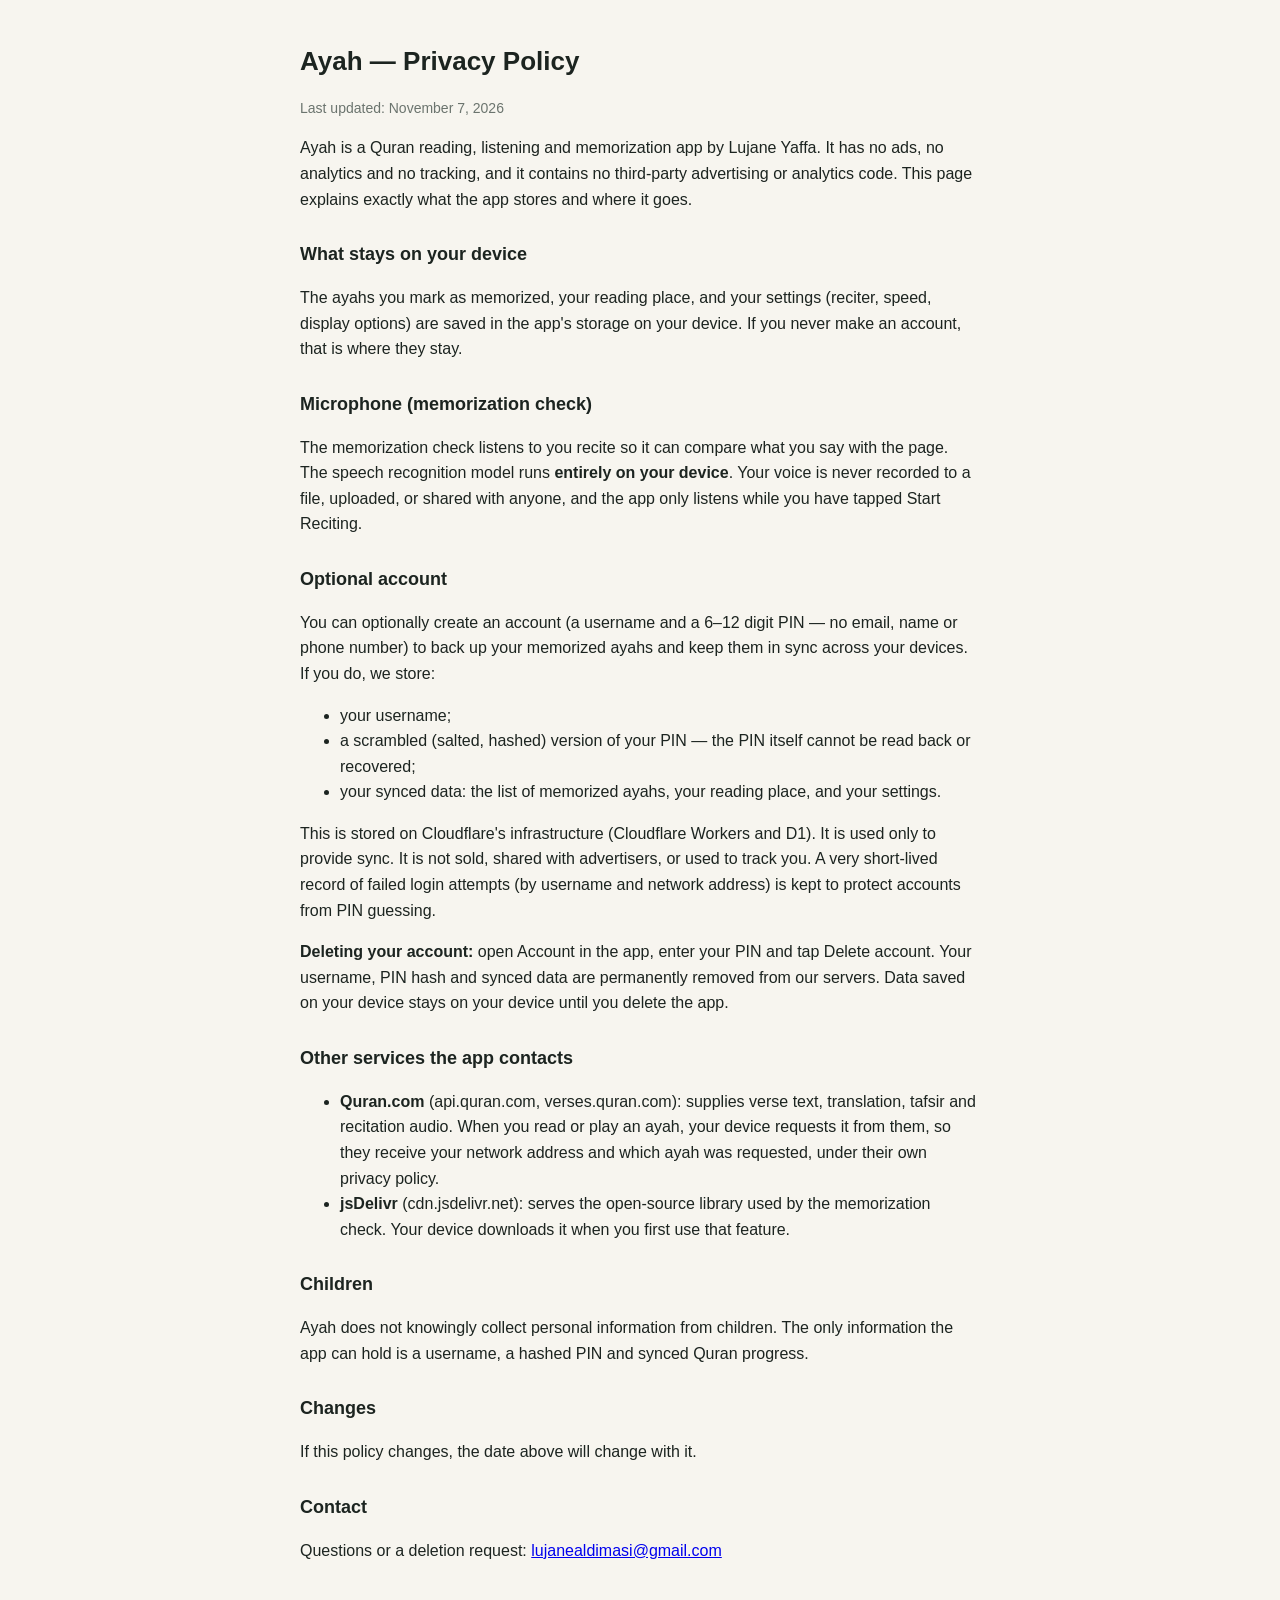
==== privacy.html @ aba1d019 "v48: accounts replace the GitHub-token sync; privacy policy; iPhone app prep Anyone can make a free " ====
<!doctype html>
<html lang="en">
<head>
  <meta charset="utf-8" />
  <meta name="viewport" content="width=device-width, initial-scale=1" />
  <title>Ayah — Privacy Policy</title>
  <style>
    body { font: 16px/1.6 -apple-system, BlinkMacSystemFont, "Segoe UI", sans-serif; max-width: 680px; margin: 0 auto; padding: 24px 18px 60px; color: #1c2420; background: #f7f5ef; }
    h1 { font-size: 26px; margin-bottom: 4px; }
    h2 { font-size: 18px; margin-top: 28px; }
    .meta { color: #6b746e; font-size: 14px; }
    @media (prefers-color-scheme: dark) { body { background: #0f1a16; color: #e6ede9; } .meta { color: #93a29a; } a { color: #54c98f; } }
  </style>
</head>
<body>
  <h1>Ayah — Privacy Policy</h1>
  <p class="meta">Last updated: November 7, 2026</p>

  <p>Ayah is a Quran reading, listening and memorization app by Lujane Yaffa. It has no ads, no analytics and no tracking, and it contains no third-party advertising or analytics code. This page explains exactly what the app stores and where it goes.</p>

  <h2>What stays on your device</h2>
  <p>The ayahs you mark as memorized, your reading place, and your settings (reciter, speed, display options) are saved in the app's storage on your device. If you never make an account, that is where they stay.</p>

  <h2>Microphone (memorization check)</h2>
  <p>The memorization check listens to you recite so it can compare what you say with the page. The speech recognition model runs <b>entirely on your device</b>. Your voice is never recorded to a file, uploaded, or shared with anyone, and the app only listens while you have tapped Start Reciting.</p>

  <h2>Optional account</h2>
  <p>You can optionally create an account (a username and a 6–12 digit PIN — no email, name or phone number) to back up your memorized ayahs and keep them in sync across your devices. If you do, we store:</p>
  <ul>
    <li>your username;</li>
    <li>a scrambled (salted, hashed) version of your PIN — the PIN itself cannot be read back or recovered;</li>
    <li>your synced data: the list of memorized ayahs, your reading place, and your settings.</li>
  </ul>
  <p>This is stored on Cloudflare's infrastructure (Cloudflare Workers and D1). It is used only to provide sync. It is not sold, shared with advertisers, or used to track you. A very short-lived record of failed login attempts (by username and network address) is kept to protect accounts from PIN guessing.</p>
  <p><b>Deleting your account:</b> open Account in the app, enter your PIN and tap Delete account. Your username, PIN hash and synced data are permanently removed from our servers. Data saved on your device stays on your device until you delete the app.</p>

  <h2>Other services the app contacts</h2>
  <ul>
    <li><b>Quran.com</b> (api.quran.com, verses.quran.com): supplies verse text, translation, tafsir and recitation audio. When you read or play an ayah, your device requests it from them, so they receive your network address and which ayah was requested, under their own privacy policy.</li>
    <li><b>jsDelivr</b> (cdn.jsdelivr.net): serves the open-source library used by the memorization check. Your device downloads it when you first use that feature.</li>
  </ul>

  <h2>Children</h2>
  <p>Ayah does not knowingly collect personal information from children. The only information the app can hold is a username, a hashed PIN and synced Quran progress.</p>

  <h2>Changes</h2>
  <p>If this policy changes, the date above will change with it.</p>

  <h2>Contact</h2>
  <p>Questions or a deletion request: <a href="mailto:lujanealdimasi@gmail.com">lujanealdimasi@gmail.com</a></p>
</body>
</html>
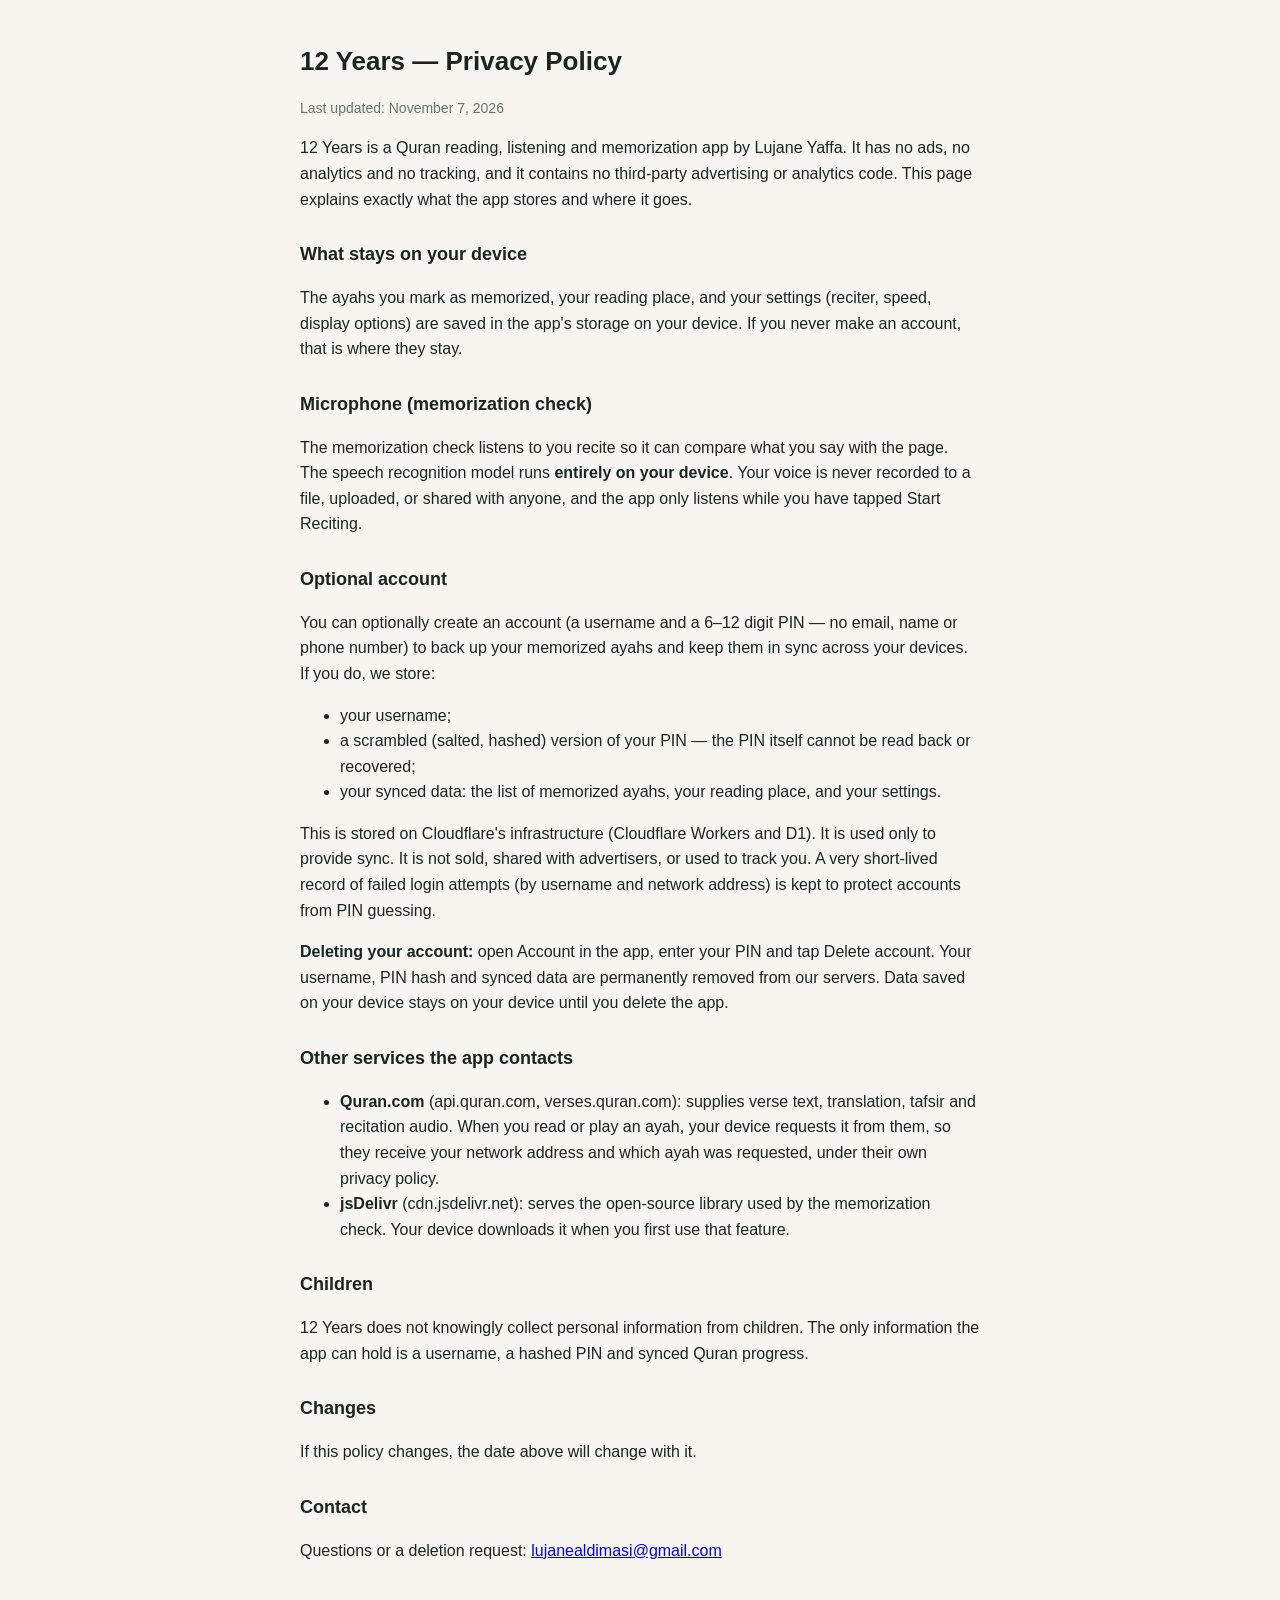
==== commit 1615971e: "v49: the app is now called 12 Years Inspired by the report that Umar ibn al-Khattab spent twelve yea" ====
--- a/privacy.html
+++ b/privacy.html
@@ -3,7 +3,7 @@
 <head>
   <meta charset="utf-8" />
   <meta name="viewport" content="width=device-width, initial-scale=1" />
-  <title>Ayah — Privacy Policy</title>
+  <title>12 Years — Privacy Policy</title>
   <style>
     body { font: 16px/1.6 -apple-system, BlinkMacSystemFont, "Segoe UI", sans-serif; max-width: 680px; margin: 0 auto; padding: 24px 18px 60px; color: #1c2420; background: #f7f5ef; }
     h1 { font-size: 26px; margin-bottom: 4px; }
@@ -13,10 +13,10 @@
   </style>
 </head>
 <body>
-  <h1>Ayah — Privacy Policy</h1>
+  <h1>12 Years — Privacy Policy</h1>
   <p class="meta">Last updated: November 7, 2026</p>
 
-  <p>Ayah is a Quran reading, listening and memorization app by Lujane Yaffa. It has no ads, no analytics and no tracking, and it contains no third-party advertising or analytics code. This page explains exactly what the app stores and where it goes.</p>
+  <p>12 Years is a Quran reading, listening and memorization app by Lujane Yaffa. It has no ads, no analytics and no tracking, and it contains no third-party advertising or analytics code. This page explains exactly what the app stores and where it goes.</p>
 
   <h2>What stays on your device</h2>
   <p>The ayahs you mark as memorized, your reading place, and your settings (reciter, speed, display options) are saved in the app's storage on your device. If you never make an account, that is where they stay.</p>
@@ -41,7 +41,7 @@
   </ul>
 
   <h2>Children</h2>
-  <p>Ayah does not knowingly collect personal information from children. The only information the app can hold is a username, a hashed PIN and synced Quran progress.</p>
+  <p>12 Years does not knowingly collect personal information from children. The only information the app can hold is a username, a hashed PIN and synced Quran progress.</p>
 
   <h2>Changes</h2>
   <p>If this policy changes, the date above will change with it.</p>
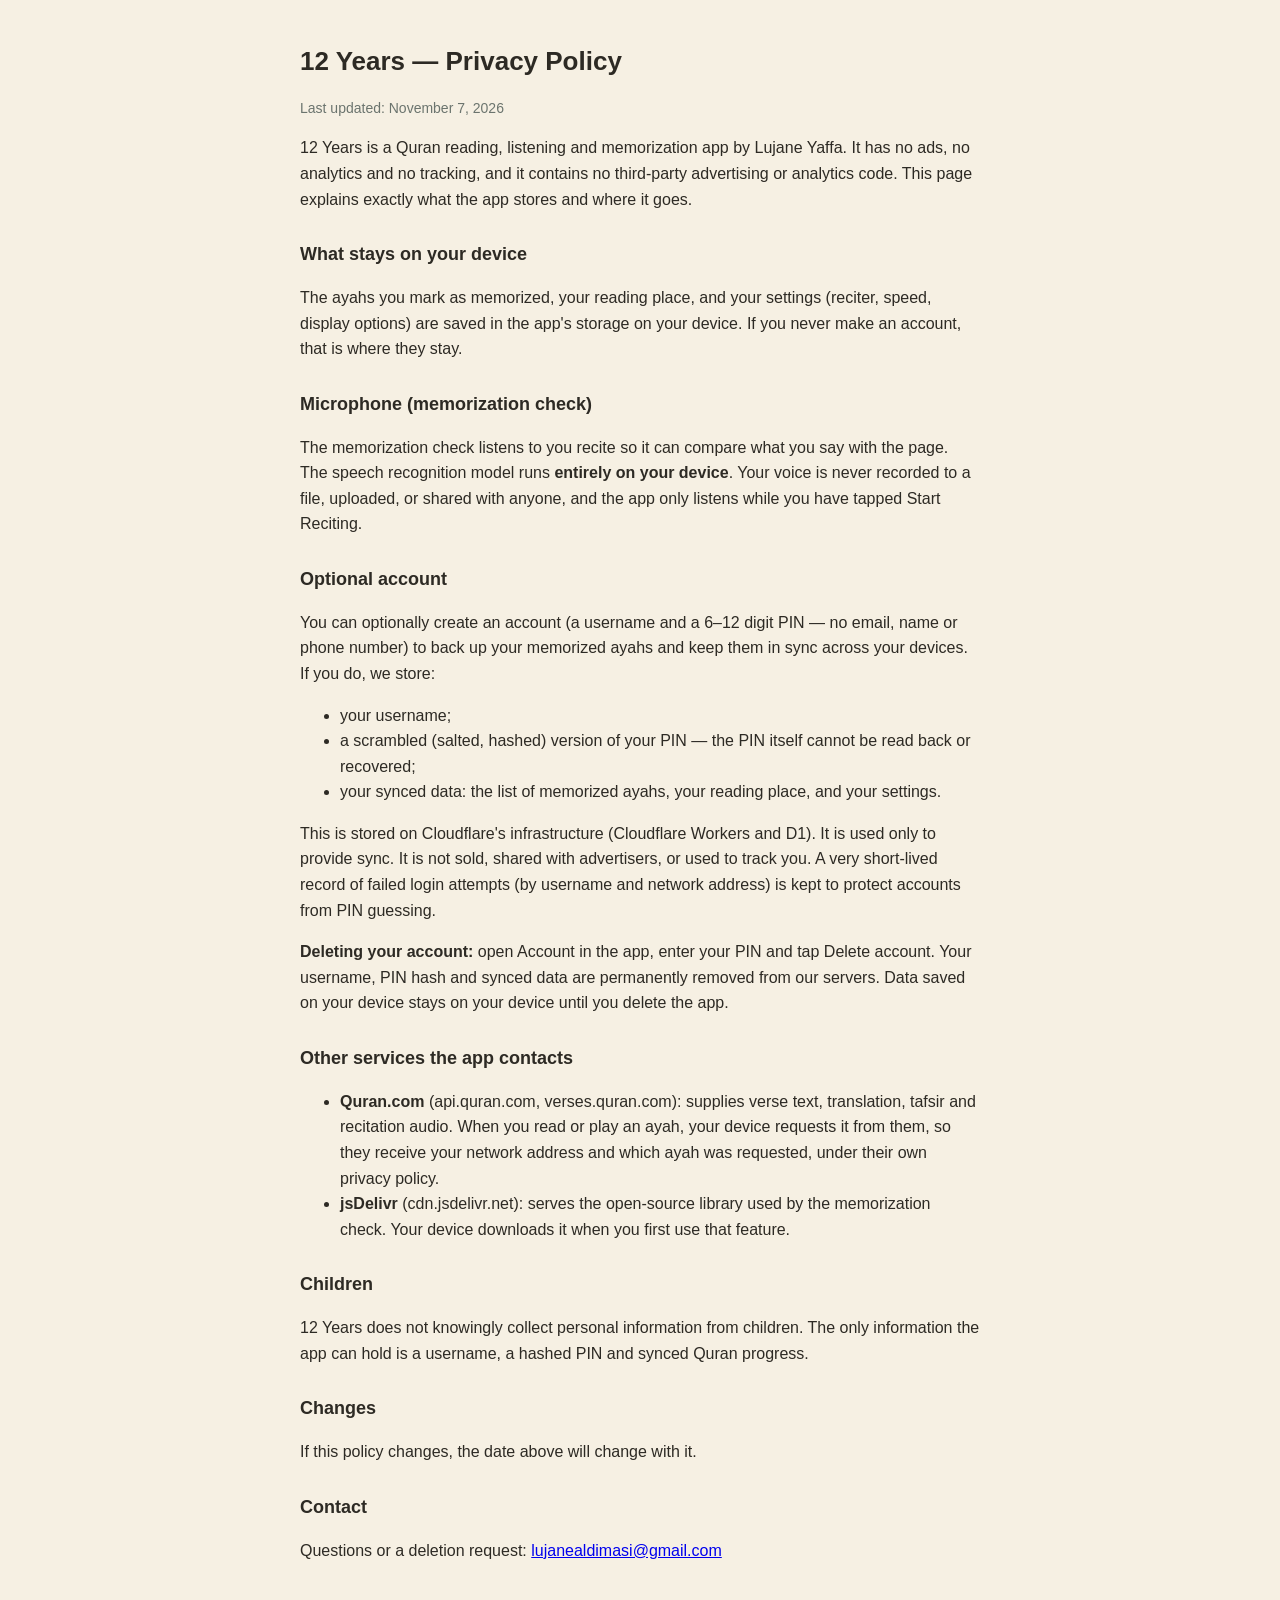
==== commit ec260ef9: "v51: Warm Parchment look — cream paper, olive and gold, soft serif headings New colour tokens (light" ====
--- a/privacy.html
+++ b/privacy.html
@@ -5,11 +5,11 @@
   <meta name="viewport" content="width=device-width, initial-scale=1" />
   <title>12 Years — Privacy Policy</title>
   <style>
-    body { font: 16px/1.6 -apple-system, BlinkMacSystemFont, "Segoe UI", sans-serif; max-width: 680px; margin: 0 auto; padding: 24px 18px 60px; color: #1c2420; background: #f7f5ef; }
+    body { font: 16px/1.6 -apple-system, BlinkMacSystemFont, "Segoe UI", sans-serif; max-width: 680px; margin: 0 auto; padding: 24px 18px 60px; color: #2d2a24; background: #f6f0e3; }
     h1 { font-size: 26px; margin-bottom: 4px; }
     h2 { font-size: 18px; margin-top: 28px; }
     .meta { color: #6b746e; font-size: 14px; }
-    @media (prefers-color-scheme: dark) { body { background: #0f1a16; color: #e6ede9; } .meta { color: #93a29a; } a { color: #54c98f; } }
+    @media (prefers-color-scheme: dark) { body { background: #1c1a15; color: #efe8d8; } .meta { color: #93a29a; } a { color: #a5c48f; } }
   </style>
 </head>
 <body>
